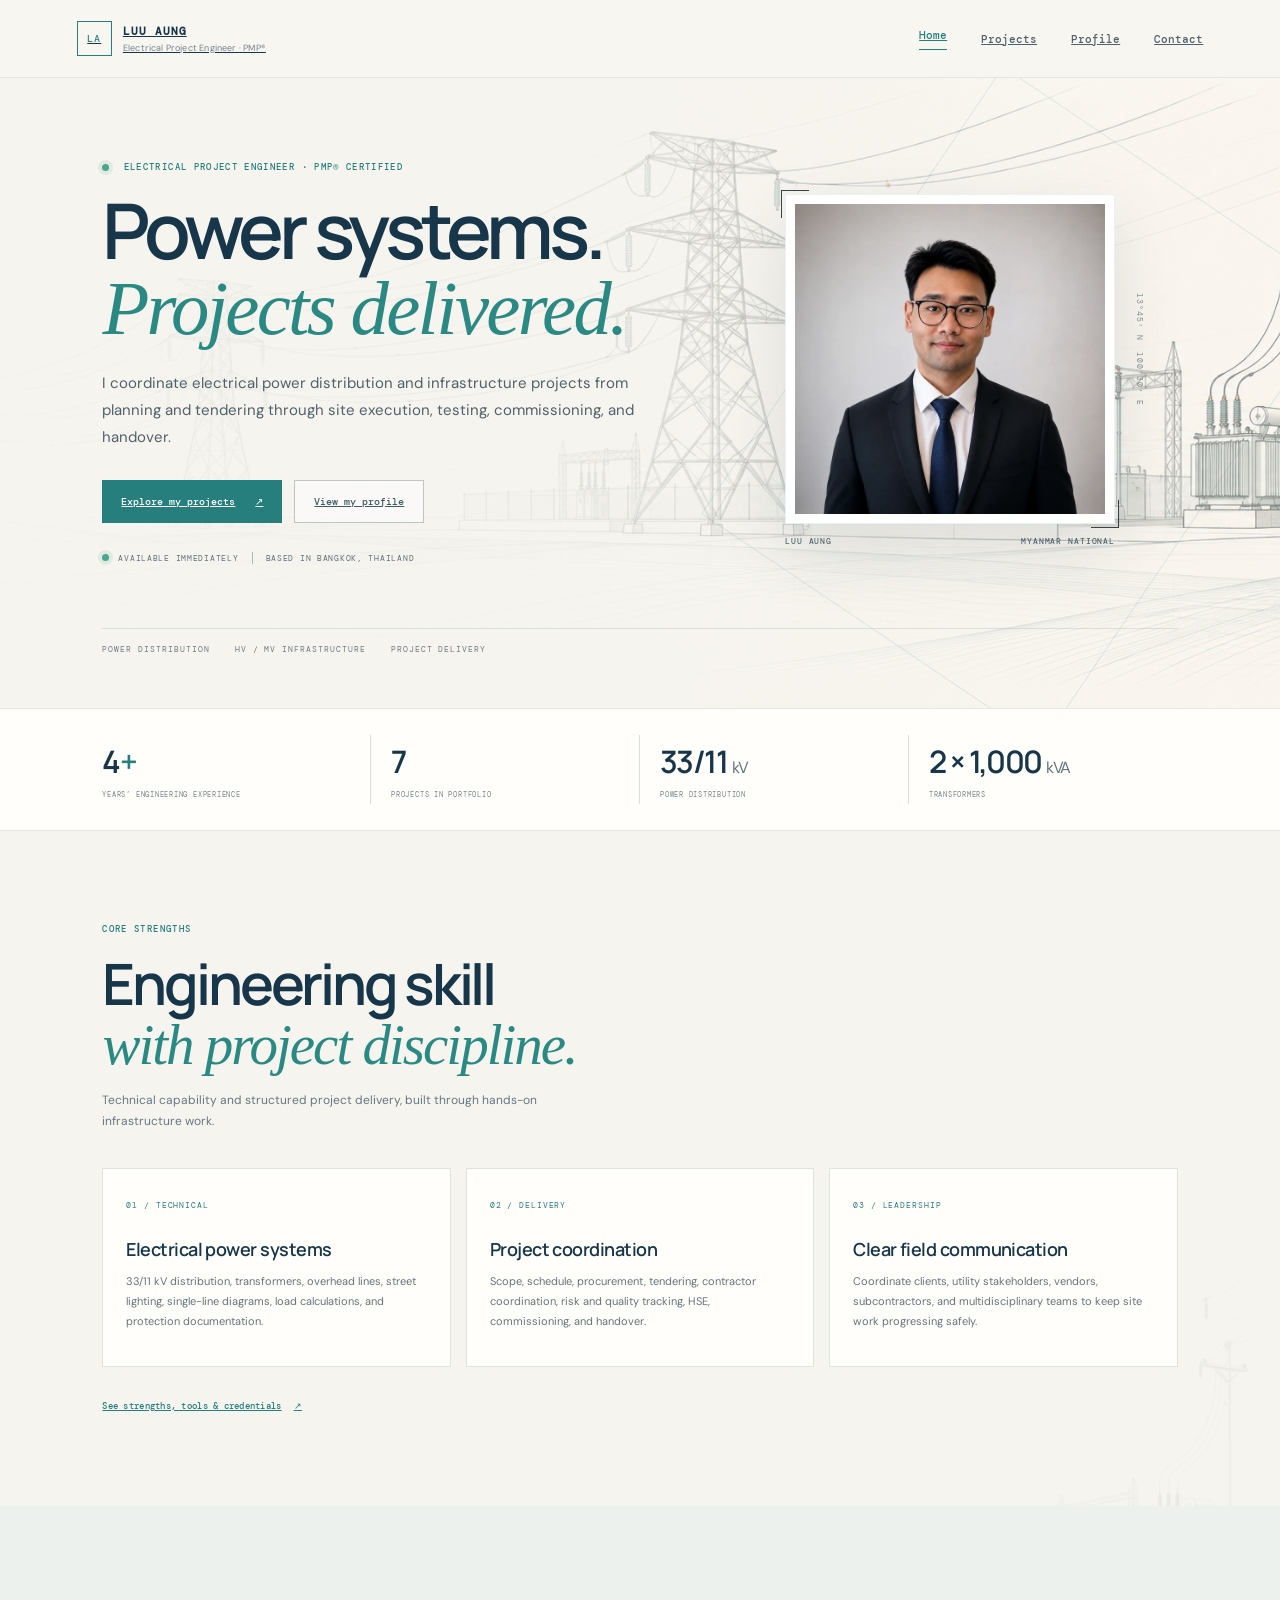
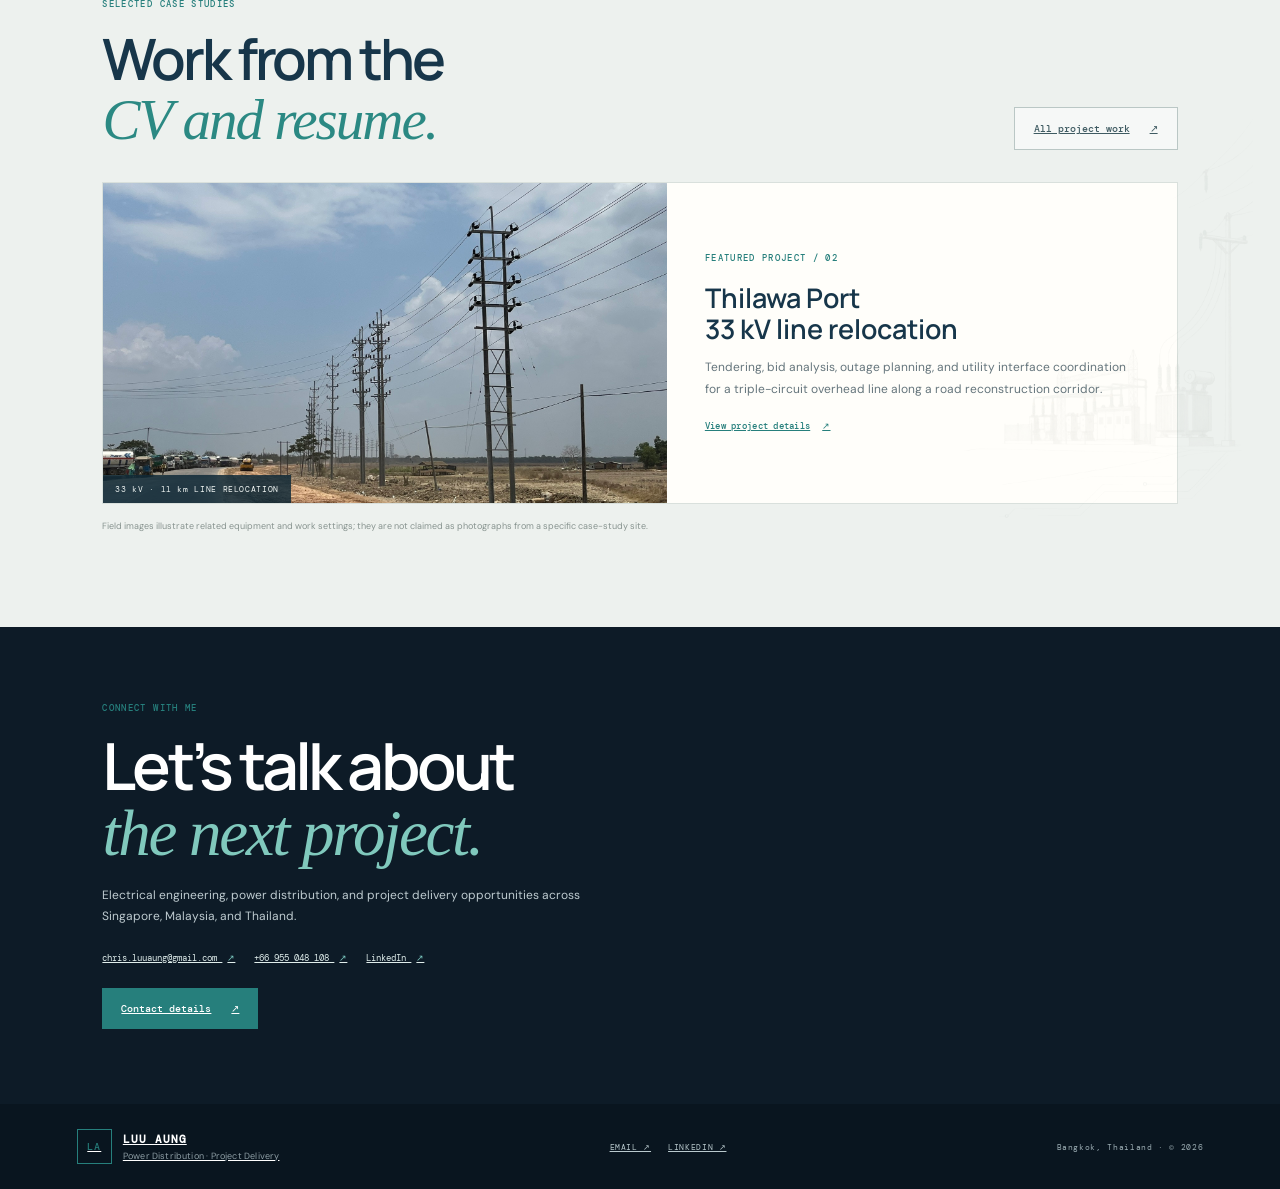
==== index.html @ 2af43e4a "Add files via upload" ====
<!doctype html><html lang="en"><head><meta charset="utf-8"><meta name="viewport" content="width=device-width,initial-scale=1"><meta name="theme-color" content="#f6f5f0"><meta name="description" content="Luu Aung, PMP-certified Electrical Project Engineer in Bangkok, focused on power distribution and project delivery."><title>Electrical Project Portfolio | Luu Aung</title><link rel="stylesheet" href="styles.css"></head><body class="page-enter"><header class="site-header"><a class="brand" href="index.html" data-page-link><span class="brand-mark">LA</span><span>LUU AUNG<small>Electrical Project Engineer · PMP®</small></span></a><button class="menu-toggle" aria-expanded="false" aria-label="Open navigation">☰</button><nav id="nav"><a href="index.html" data-page-link aria-current="page">Home</a><a href="projects.html" data-page-link >Projects</a><a href="profile.html" data-page-link >Profile</a><a href="contact.html" data-page-link >Contact</a></nav></header><main id="main"><section class="intro-hero"><div class="hero-banner" aria-hidden="true"></div><div class="hero-copy reveal"><p class="eyebrow"><span class="status-dot"></span> ELECTRICAL PROJECT ENGINEER · PMP® CERTIFIED</p><h1>Power systems.<br><em>Projects delivered.</em></h1><p class="intro-lede">I coordinate electrical power distribution and infrastructure projects from planning and tendering through site execution, testing, commissioning, and handover.</p><div class="hero-actions"><a class="button primary" href="projects.html" data-page-link>Explore my projects <span>↗</span></a><a class="button secondary" href="profile.html" data-page-link>View my profile</a></div><div class="current-status"><span class="status-dot"></span><span>AVAILABLE IMMEDIATELY</span><i></i><span>BASED IN BANGKOK, THAILAND</span></div></div><div class="portrait-wrap reveal"><div class="portrait-frame"><img src="assets/images/luu-aung-professional-photo.webp" alt="Professional portrait of Luu Aung"><div class="portrait-corner top-left"></div><div class="portrait-corner bottom-right"></div></div><div class="portrait-caption"><span>LUU AUNG</span><span>MYANMAR NATIONAL</span></div><div class="portrait-coord">13°45′ N&nbsp; 100°30′ E</div></div><div class="hero-footnote"><span>POWER DISTRIBUTION</span><span>HV / MV INFRASTRUCTURE</span><span>PROJECT DELIVERY</span></div></section>
<section class="metrics-strip"><div><strong>4<span>+</span></strong><small>YEARS’ ENGINEERING EXPERIENCE</small></div><div><strong>7</strong><small>PROJECTS IN PORTFOLIO</small></div><div><strong>33/11 <i>kV</i></strong><small>POWER DISTRIBUTION</small></div><div><strong>2 × 1,000 <i>kVA</i></strong><small>TRANSFORMERS</small></div></section>
<section class="home-strengths section-pad"><div class="section-title reveal"><p class="eyebrow">CORE STRENGTHS</p><h2>Engineering skill<br><em>with project discipline.</em></h2><p>Technical capability and structured project delivery, built through hands-on infrastructure work.</p></div><div class="strength-grid"><article class="strength-tile reveal"><span>01 / TECHNICAL</span><h3>Electrical power systems</h3><p>33/11 kV distribution, transformers, overhead lines, street lighting, single-line diagrams, load calculations, and protection documentation.</p></article><article class="strength-tile reveal"><span>02 / DELIVERY</span><h3>Project coordination</h3><p>Scope, schedule, procurement, tendering, contractor coordination, risk and quality tracking, HSE, commissioning, and handover.</p></article><article class="strength-tile reveal"><span>03 / LEADERSHIP</span><h3>Clear field communication</h3><p>Coordinate clients, utility stakeholders, vendors, subcontractors, and multidisciplinary teams to keep site work progressing safely.</p></article></div><a class="text-link" href="profile.html" data-page-link>See strengths, tools & credentials <span>↗</span></a></section>
<section class="home-projects section-pad"><div class="section-heading-row reveal"><div><p class="eyebrow">SELECTED CASE STUDIES</p><h2>Work from the<br><em>CV and resume.</em></h2></div><a class="button secondary" href="projects.html" data-page-link>All project work <span>↗</span></a></div><div class="featured-preview"><div class="featured-image"><img src="assets/images/overhead-line.jpg" alt="Overhead line corridor, contextual field reference" loading="lazy"><span>33 kV · 11 km LINE RELOCATION</span></div><div class="featured-text"><p class="eyebrow">FEATURED PROJECT / 02</p><h3>Thilawa Port<br>33 kV line relocation</h3><p>Tendering, bid analysis, outage planning, and utility interface coordination for a triple-circuit overhead line along a road reconstruction corridor.</p><a class="text-link" href="projects.html#thilawa" data-page-link>View project details <span>↗</span></a></div></div><p class="visual-note">Field images illustrate related equipment and work settings; they are not claimed as photographs from a specific case-study site.</p></section>
<section class="home-contact"><div class="home-contact-inner reveal"><p class="eyebrow">CONNECT WITH ME</p><h2>Let’s talk about<br><em>the next project.</em></h2><p>Electrical engineering, power distribution, and project delivery opportunities across Singapore, Malaysia, and Thailand.</p><div class="contact-inline"><a href="mailto:chris.luuaung@gmail.com">chris.luuaung@gmail.com <span>↗</span></a><a href="tel:+66955048108">+66 955 048 108 <span>↗</span></a><a href="https://www.linkedin.com/in/luu-a1447" target="_blank" rel="noreferrer">LinkedIn <span>↗</span></a></div><a class="button primary" href="contact.html" data-page-link>Contact details <span>↗</span></a></div></section></main><footer class="site-footer"><a class="brand" href="index.html" data-page-link><span class="brand-mark">LA</span><span>LUU AUNG<small>Power Distribution · Project Delivery</small></span></a><div class="footer-links"><a href="mailto:chris.luuaung@gmail.com">EMAIL ↗</a><a href="https://www.linkedin.com/in/luu-a1447" target="_blank" rel="noreferrer">LINKEDIN ↗</a></div><small>Bangkok, Thailand · © 2026</small></footer><div class="page-wipe" aria-hidden="true"></div><script src="script.js"></script></body></html>
---- styles.css ----
@import url('https://fonts.googleapis.com/css2?family=DM+Mono:wght@400;500&family=DM+Sans:wght@400;500;600;700&family=Manrope:wght@400;500;600;700;800&display=swap');:root{--ink:#172734;--navy:#17364a;--teal:#267f7c;--mint:#5bb9ae;--paper:#f5f4ef;--white:#fffefa;--muted:#677781;--line:#d9e0dc;--dark:#0d1b27}*{box-sizing:border-box}html{scroll-behavior:smooth}body{margin:0;background:var(--paper);color:var(--ink);font-family:'DM Sans',sans-serif}.site-header{height:78px;position:sticky;top:0;z-index:20;display:flex;align-items:center;justify-content:space-between;padding:0 6vw;background:#f7f6f1ed;backdrop-filter:blur(14px);border-bottom:1px solid #24394417}.brand{display:flex;align-items:center;gap:11px;color:var(--navy);font:700 11px 'DM Mono',monospace;letter-spacing:.09em}.brand small{display:block;margin-top:4px;color:#72818a;font:400 9px 'DM Sans',sans-serif;letter-spacing:.02em}.brand-mark{width:35px;height:35px;display:grid;place-items:center;border:1px solid var(--teal);color:var(--teal);font:500 10px 'DM Mono',monospace}.site-header nav{display:flex;align-items:center;gap:34px}.site-header nav a{font:500 11px 'DM Mono',monospace;color:#50616b;transition:color .2s,border-color .2s}.site-header nav a:hover,.site-header nav a[aria-current=page]{color:var(--teal)}.site-header nav a[aria-current=page]{border-bottom:1px solid var(--teal);padding-bottom:7px}.menu-toggle{display:none;border:1px solid #344b5b55;background:none;color:var(--navy);padding:8px 11px;font-size:16px}.eyebrow{margin:0 0 19px;color:var(--teal);font:500 9px 'DM Mono',monospace;letter-spacing:.15em}.status-dot{display:inline-block;width:7px;height:7px;border-radius:50%;background:#49a58c;box-shadow:0 0 0 4px #49a58c1f;vertical-align:middle;margin-right:8px}.intro-hero{position:relative;min-height:620px;padding:83px 8vw 54px;display:grid;grid-template-columns:1.1fr .9fr;align-items:center;gap:5vw;overflow:hidden;background:#f5f4ef}.hero-banner{position:absolute;inset:0;background:linear-gradient(90deg,#f5f4eff5 0%,#f5f4efd9 43%,#f5f4ef55 78%,#f5f4ef20 100%),url('assets/images/hero-power-systems.png') center/cover no-repeat;opacity:.72}.intro-hero:after{content:'';position:absolute;right:4vw;top:9%;width:32vw;height:42vw;border:1px solid #3d8d8b24;transform:rotate(34deg);pointer-events:none}.hero-copy,.portrait-wrap,.hero-footnote{position:relative;z-index:2}.hero-copy{max-width:700px}.hero-copy h1,.page-banner h1{margin:0 0 23px;font:600 clamp(48px,6vw,78px)/.98 Manrope,sans-serif;letter-spacing:-.065em;color:var(--navy)}h1 em,h2 em{font-family:Georgia,serif;font-weight:400;color:#2b8983;letter-spacing:-.035em}.intro-lede{max-width:570px;color:#51616a;font-size:15px;line-height:1.8}.hero-actions{display:flex;gap:12px;flex-wrap:wrap;margin:29px 0}.button{display:inline-flex;align-items:center;gap:20px;padding:14px 19px;font:500 10px 'DM Mono',monospace;transition:transform .25s,background .25s,color .25s,border .25s}.button:hover{transform:translateY(-3px)}.button.primary{background:var(--teal);color:white}.button.primary:hover{background:#175c60}.button.secondary{border:1px solid #77918f7a;color:#3f5b62;background:#fff8}.button.secondary:hover{border-color:var(--teal);color:var(--teal)}.current-status{display:flex;align-items:center;flex-wrap:wrap;gap:9px;font:400 8px 'DM Mono',monospace;letter-spacing:.09em;color:#61717a}.current-status .status-dot{margin-right:0}.current-status i{height:12px;border-left:1px solid #abb7b5;margin:0 4px}.portrait-wrap{justify-self:center;width:min(360px,88%);padding:15px 15px 0;transform:rotate(1.2deg)}.portrait-frame{position:relative;padding:9px;background:#fff;border:1px solid #9bb7b233;box-shadow:0 26px 65px #142f3c1e}.portrait-frame img{display:block;width:100%;aspect-ratio:1/1;object-fit:cover;object-position:center 25%;filter:saturate(.88)}.portrait-corner{position:absolute;width:28px;height:28px;border-color:var(--teal);opacity:.85}.top-left{top:-5px;left:-5px;border-left:1px solid;border-top:1px solid}.bottom-right{bottom:-5px;right:-5px;border-right:1px solid;border-bottom:1px solid}.portrait-caption{display:flex;justify-content:space-between;padding-top:12px;font:500 8px 'DM Mono',monospace;letter-spacing:.11em;color:#586a73}.portrait-coord{position:absolute;right:-15px;top:31%;writing-mode:vertical-rl;font:400 8px 'DM Mono',monospace;letter-spacing:.12em;color:#83918f}.hero-footnote{grid-column:1/-1;display:flex;gap:25px;border-top:1px solid #9aaca64d;padding-top:15px;color:#6d7d83;font:400 8px 'DM Mono',monospace;letter-spacing:.12em}.metrics-strip{display:grid;grid-template-columns:repeat(4,1fr);padding:26px 8vw;background:#fffefa;border-top:1px solid #e5e9e5;border-bottom:1px solid #e5e9e5}.metrics-strip>div{padding:5px 20px;border-right:1px solid var(--line)}.metrics-strip>div:first-child{padding-left:0}.metrics-strip>div:last-child{border:0}.metrics-strip strong{display:block;color:var(--navy);font:600 clamp(22px,2.8vw,31px) Manrope,sans-serif;letter-spacing:-.05em;white-space:nowrap}.metrics-strip strong span{color:var(--teal)}.metrics-strip i{font:400 .52em 'DM Sans',sans-serif;color:var(--muted)}.metrics-strip small{display:block;margin-top:8px;color:#77858b;font:400 7px 'DM Mono',monospace;letter-spacing:.11em}.section-pad{padding:92px 8vw}.section-title h2,.section-heading-row h2,.profile-copy h2,.contact-copy h2{font:600 clamp(36px,4.6vw,57px)/1.05 Manrope,sans-serif;letter-spacing:-.055em;color:var(--navy);margin:0 0 15px}.section-title>p:last-child,.section-subtitle{max-width:440px;color:var(--muted);font-size:12px;line-height:1.75}.strength-grid{display:grid;grid-template-columns:repeat(3,1fr);gap:15px;margin:36px 0 25px}.strength-tile,.case-card,.additional-card,.credential-card{background:#fffefa;border:1px solid #dce4e0;transition:transform .35s cubic-bezier(.2,.7,.2,1),box-shadow .35s,border-color .35s}.strength-tile{padding:23px}.strength-tile:hover,.case-card:hover,.additional-card:hover,.credential-card:hover{transform:translateY(-4px);box-shadow:0 17px 40px #143b4c10;border-color:#a3cbc3}.strength-tile>span,.additional-card>span,.additional-card>b,.credential-card>span{color:var(--teal);font:400 8px 'DM Mono',monospace;letter-spacing:.11em}.strength-tile h3,.case-card h3,.additional-card h3,.credential-card h3{font:600 18px Manrope,sans-serif;letter-spacing:-.03em;color:var(--navy)}.strength-tile h3{margin:24px 0 10px}.strength-tile p,.case-card>p,.additional-card p{color:#64747b;font-size:11px;line-height:1.8}.text-link,.detail-link{display:inline-flex;align-items:center;gap:12px;color:var(--teal);font:500 9px 'DM Mono',monospace;letter-spacing:.03em}.text-link{margin-top:8px}.text-link span,.detail-link span{transition:transform .2s}.text-link:hover span,.detail-link:hover span{transform:translate(3px,-3px)}.home-projects{background:#edf1ee;position:relative;overflow:hidden}.home-projects:before,.home-strengths:before,.additional-projects:before,.profile-layout:before,.credentials:before,.contact-page:before{content:'';position:absolute;inset:0;pointer-events:none;background:url('assets/images/technical-watermark.png') no-repeat right 3% center/370px auto;opacity:.35}.section-heading-row{display:flex;justify-content:space-between;align-items:end;gap:30px;margin-bottom:32px}.section-heading-row h2{margin-bottom:0}.featured-preview{display:grid;grid-template-columns:1.05fr .95fr;background:#fffefa;border:1px solid var(--line)}.featured-image{min-height:320px;position:relative;overflow:hidden}.featured-image img{width:100%;height:100%;position:absolute;object-fit:cover;transition:transform .8s}.featured-preview:hover .featured-image img{transform:scale(1.04)}.featured-image span,.case-image span{position:absolute;bottom:0;left:0;background:#102a38d9;color:#f1f6f4;padding:9px 12px;font:400 8px 'DM Mono',monospace;letter-spacing:.08em}.featured-text{padding:38px;align-self:center}.featured-text h3{font:600 27px/1.12 Manrope,sans-serif;color:var(--navy);margin:0 0 13px}.featured-text>p:not(.eyebrow){color:#65757c;font-size:12px;line-height:1.8}.visual-note,.privacy-note{color:#87938f;font-size:9px;line-height:1.7;margin:15px 0 0}.home-contact{background:var(--dark);color:white;padding:75px 8vw}.home-contact-inner{max-width:760px}.home-contact h2{font:600 clamp(40px,5.2vw,65px)/1.01 Manrope,sans-serif;letter-spacing:-.06em;margin:0 0 18px}.home-contact h2 em{color:#80c9bd}.home-contact-inner>p:not(.eyebrow){color:#becbd0;font-size:12px;line-height:1.8;max-width:500px}.contact-inline{display:flex;flex-wrap:wrap;gap:19px;margin:24px 0}.contact-inline a{color:#e0eeec;font:400 9px 'DM Mono',monospace}.contact-inline span{color:#79c6be;margin-left:5px}.page-banner{position:relative;min-height:330px;padding:80px 8vw 60px;background:#f5f4ef;overflow:hidden;display:flex;align-items:center}.banner-art{position:absolute;inset:0;background:linear-gradient(90deg,#f5f4eff4 0%,#f5f4efbd 50%,#f5f4ef42 100%),url('assets/images/hero-power-systems.png') right center/cover no-repeat;opacity:.74}.page-banner-copy{position:relative;z-index:1;max-width:680px}.page-banner h1{font-size:clamp(43px,5.3vw,65px);margin-bottom:15px}.page-banner-copy>p:last-child{color:#63737a;font-size:12px;line-height:1.7;max-width:500px}.projects-page,.additional-projects,.profile-layout,.credentials,.contact-page{position:relative;isolation:isolate;overflow:hidden}.case-grid{display:grid;grid-template-columns:1fr 1fr;gap:16px}.case-card{position:relative;padding:20px}.case-meta{display:flex;justify-content:space-between;color:#78878b;font:400 8px 'DM Mono',monospace;letter-spacing:.1em}.case-image{position:relative;height:190px;margin:18px 0 14px;overflow:hidden;background:#e3e8e5}.case-image img{width:100%;height:100%;object-fit:cover;filter:saturate(.82);transition:transform .8s,filter .5s}.case-card:hover .case-image img{transform:scale(1.045);filter:saturate(1.04)}.case-data{display:flex;gap:17px;flex-wrap:wrap;color:#287d7c;font:500 8px 'DM Mono',monospace;letter-spacing:.04em}.case-card h3{font-size:21px;margin:12px 0 7px}.case-card>p{min-height:45px}.detail-link{padding:8px 0;border:0;background:none;cursor:pointer}.tiny-legend{font:400 8px 'DM Mono',monospace;color:#63737a;letter-spacing:.06em}.additional-projects{background:#edf1ee}.additional-grid{display:grid;grid-template-columns:repeat(3,1fr);gap:14px}.additional-card{padding:24px}.additional-card h3{margin:20px 0 10px}.additional-card p{min-height:105px}.additional-card b{display:block}.profile-layout{display:grid;grid-template-columns:1fr 1fr;gap:7vw}.profile-copy,.skills-stack{position:relative;z-index:1}.profile-copy>p:not(.eyebrow){color:#596b73;font-size:12px;line-height:1.95}.profile-facts{display:grid;grid-template-columns:1fr 1fr;gap:0 20px;margin-top:26px;border-top:1px solid var(--line)}.profile-facts div{padding:13px 0;border-bottom:1px solid var(--line)}.profile-facts small{display:block;margin-bottom:5px;color:#76858a;font:400 8px 'DM Mono',monospace;letter-spacing:.1em}.profile-facts b{font:600 11px Manrope,sans-serif;color:var(--navy)}.skill-panel{padding:20px 0;border-top:1px solid #cfd9d6}.skill-panel>span{color:var(--teal);font:400 8px 'DM Mono',monospace;letter-spacing:.1em}.skill-panel h3{font:600 19px Manrope,sans-serif;margin:10px 0}.skill-panel p{font-size:11px;line-height:1.8;color:#5f7078}.credentials{background:#edf1ee}.credential-grid{display:grid;grid-template-columns:1fr 1fr;gap:13px}.credential-card{padding:23px}.credential-card h3{margin:14px 0 7px}.credential-card p{color:#718087;font-size:10px;margin:0}.contact-page{display:grid;grid-template-columns:.8fr 1.2fr;gap:7vw}.contact-copy,.contact-cards{position:relative;z-index:1}.contact-copy>p:not(.eyebrow){max-width:340px;font-size:12px;line-height:1.8;color:#65747a}.contact-cards{display:grid;grid-template-columns:1fr 1fr;gap:10px}.contact-card{position:relative;min-height:94px;padding:18px;background:#fffefa;border:1px solid #dce4e0;transition:transform .25s,border-color .25s}.contact-card:hover{transform:translateY(-3px);border-color:#8dbcb6}.contact-card span{display:block;color:#78908d;font:400 8px 'DM Mono',monospace;letter-spacing:.11em;margin-bottom:12px}.contact-card b{font:600 11px Manrope,sans-serif;color:var(--navy);overflow-wrap:anywhere}.contact-card i{position:absolute;right:17px;bottom:16px;color:var(--teal);font-style:normal}.contact-footer-cta{background:#0e1e2b;color:#fff;text-align:center;padding:51px 5vw}.contact-footer-cta h2{font:600 30px Manrope,sans-serif;margin:0 0 9px}.contact-footer-cta p:last-child{color:#aabac1;font-size:10px}.site-footer{display:flex;align-items:center;justify-content:space-between;gap:20px;padding:25px 6vw;background:#09151f;color:#9cadb3}.site-footer .brand{color:#fff}.site-footer .brand small{color:#8e9ea5}.footer-links{display:flex;gap:17px}.footer-links a,.site-footer>small{font:400 8px 'DM Mono',monospace;letter-spacing:.08em}.footer-links a{color:#b9c9cd}.page-wipe{position:fixed;z-index:100;inset:0;background:#122b3b;transform:scaleY(0);transform-origin:bottom;pointer-events:none}.page-wipe.active{animation:wipe .48s cubic-bezier(.7,0,.2,1) forwards}.page-enter{animation:pageIn .55s ease both}.reveal{opacity:0;transform:translateY(18px);transition:opacity .7s ease,transform .7s cubic-bezier(.2,.7,.2,1)}.reveal.visible{opacity:1;transform:none}dialog{width:min(600px,calc(100% - 30px));max-height:85vh;overflow:auto;border:1px solid #b9ceca;background:#fbfaf6;padding:38px;color:var(--ink);box-shadow:0 28px 100px #07141c70}dialog::backdrop{background:#0b1928aa;backdrop-filter:blur(4px)}dialog h2{font:600 30px Manrope,sans-serif;color:var(--navy);margin:0 0 15px}dialog p,dialog li{font-size:12px;line-height:1.8;color:#586971}.dialog-close{position:absolute;right:18px;top:15px;border:0;background:none;font-size:25px;color:#527078;cursor:pointer}.dialog-outcome{padding-top:14px;border-top:1px solid var(--line);color:var(--teal)!important;font:500 9px 'DM Mono',monospace;letter-spacing:.07em}@keyframes wipe{0%{transform:scaleY(0);transform-origin:bottom}45%{transform:scaleY(1);transform-origin:bottom}55%{transform:scaleY(1);transform-origin:top}100%{transform:scaleY(0);transform-origin:top}}@keyframes pageIn{from{opacity:.5;transform:translateY(7px)}to{opacity:1;transform:none}}@media(max-width:850px){.intro-hero{padding-left:6vw;padding-right:6vw;grid-template-columns:1.1fr .9fr}.metrics-strip{padding-left:6vw;padding-right:6vw}.section-pad{padding-left:6vw;padding-right:6vw}.portrait-wrap{width:min(310px,95%)}.case-image{height:165px}.profile-layout,.contact-page{gap:4vw}.site-header nav{gap:22px}}@media(max-width:620px){.site-header{height:68px;padding:0 5vw}.menu-toggle{display:block}.site-header nav{display:none;position:absolute;top:67px;left:0;right:0;padding:20px 7vw;background:#f8f7f2;box-shadow:0 16px 25px #182c321a;flex-direction:column;align-items:stretch;gap:17px}.site-header nav.open{display:flex}.site-header nav a[aria-current=page]{border-bottom:0}.intro-hero{grid-template-columns:1fr;gap:30px;padding:65px 7vw 34px}.hero-copy h1{font-size:50px}.intro-lede{font-size:13px}.portrait-wrap{width:min(260px,75%);justify-self:end;margin:0 20px 0 0}.portrait-coord{right:-24px}.hero-footnote{gap:11px;flex-wrap:wrap;font-size:7px}.metrics-strip{grid-template-columns:1fr 1fr;row-gap:18px;padding:22px 7vw}.metrics-strip>div{padding:0 10px;border:0}.metrics-strip>div:nth-child(odd){padding-left:0}.metrics-strip strong{font-size:24px}.section-pad{padding:65px 7vw}.strength-grid,.case-grid,.additional-grid,.credential-grid{grid-template-columns:1fr}.section-heading-row{align-items:flex-start;flex-direction:column;gap:15px}.featured-preview{grid-template-columns:1fr}.featured-image{min-height:230px}.featured-text{padding:25px}.page-banner{min-height:280px;padding:62px 7vw}.page-banner h1{font-size:45px}.case-image{height:205px}.case-card>p{min-height:0}.additional-card p{min-height:0}.profile-layout,.contact-page{grid-template-columns:1fr;gap:30px}.contact-cards{grid-template-columns:1fr}.profile-facts{grid-template-columns:1fr 1fr}.site-footer{padding:23px 7vw;flex-wrap:wrap}.site-footer>small{margin-left:auto}.footer-links{order:3;width:100%}.home-contact{padding:65px 7vw}.contact-inline{flex-direction:column;gap:12px}dialog{padding:30px 22px}.visual-note{max-width:100%}}@media(prefers-reduced-motion:reduce){html{scroll-behavior:auto}*,*::before,*::after{animation-duration:.01ms!important;animation-iteration-count:1!important;transition-duration:.01ms!important}.reveal{opacity:1;transform:none}}
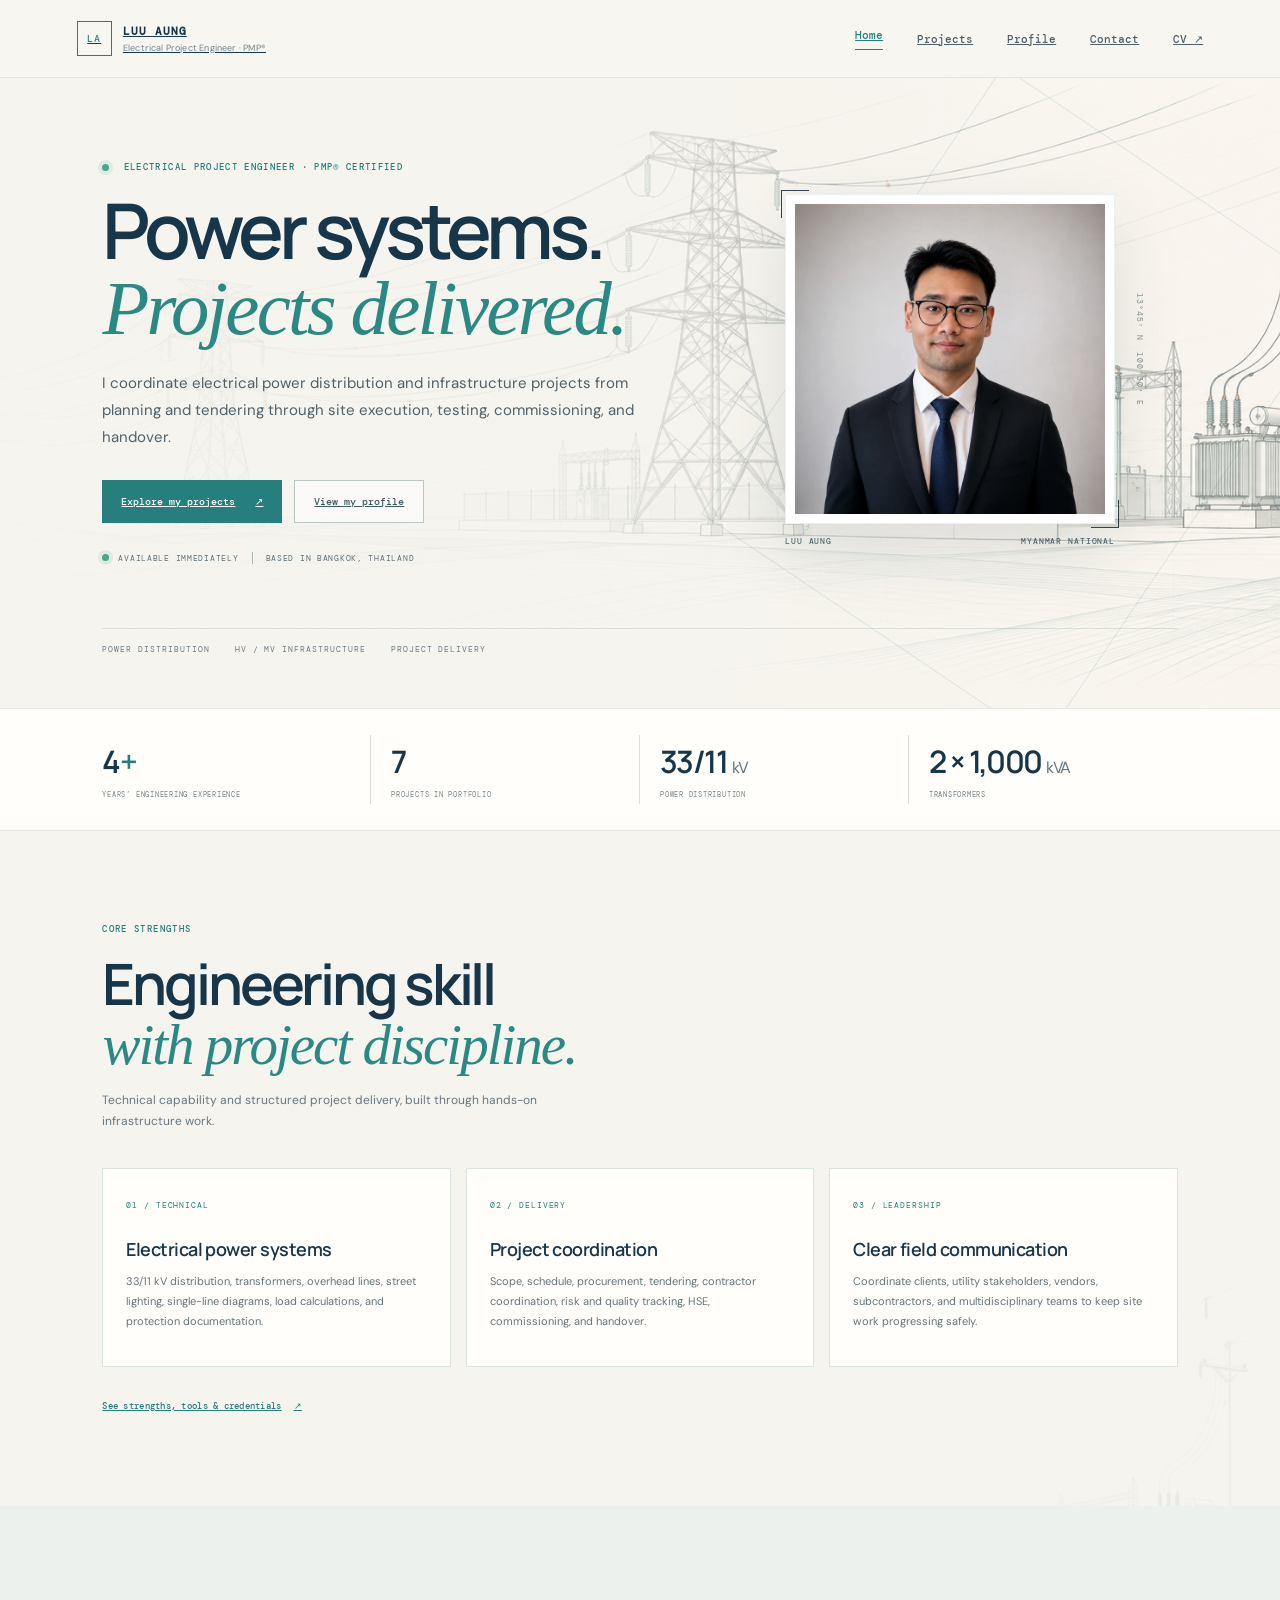
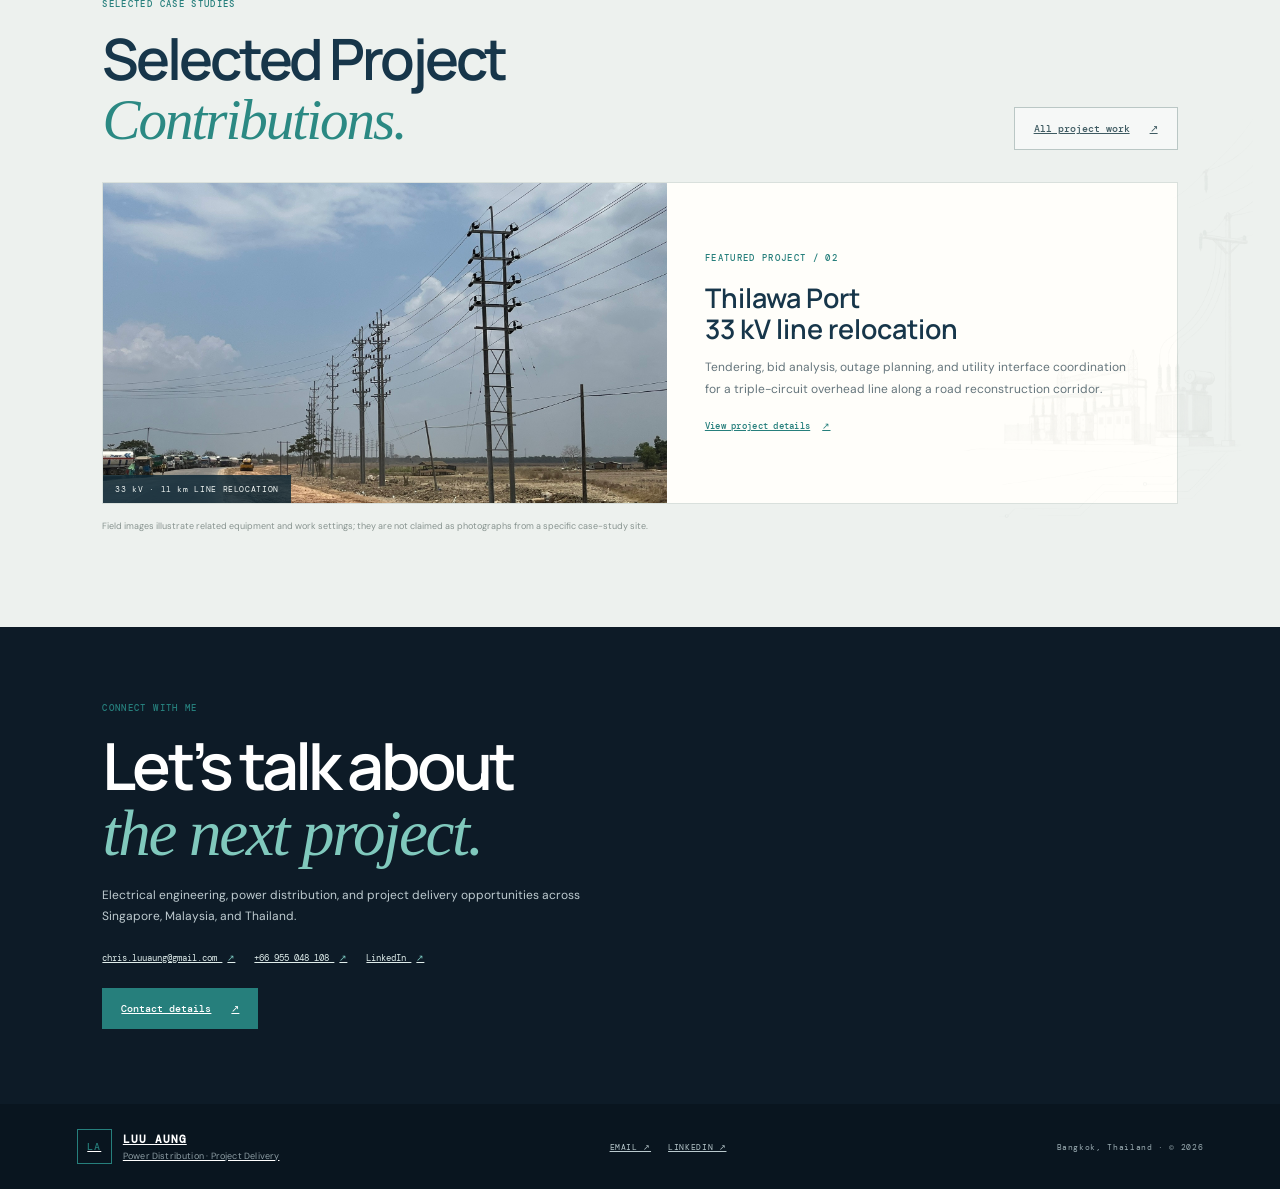
==== commit bf26531a: "Add files via upload" ====
--- a/index.html
+++ b/index.html
@@ -1,5 +1,5 @@
-<!doctype html><html lang="en"><head><meta charset="utf-8"><meta name="viewport" content="width=device-width,initial-scale=1"><meta name="theme-color" content="#f6f5f0"><meta name="description" content="Luu Aung, PMP-certified Electrical Project Engineer in Bangkok, focused on power distribution and project delivery."><title>Electrical Project Portfolio | Luu Aung</title><link rel="stylesheet" href="styles.css"></head><body class="page-enter"><header class="site-header"><a class="brand" href="index.html" data-page-link><span class="brand-mark">LA</span><span>LUU AUNG<small>Electrical Project Engineer · PMP®</small></span></a><button class="menu-toggle" aria-expanded="false" aria-label="Open navigation">☰</button><nav id="nav"><a href="index.html" data-page-link aria-current="page">Home</a><a href="projects.html" data-page-link >Projects</a><a href="profile.html" data-page-link >Profile</a><a href="contact.html" data-page-link >Contact</a></nav></header><main id="main"><section class="intro-hero"><div class="hero-banner" aria-hidden="true"></div><div class="hero-copy reveal"><p class="eyebrow"><span class="status-dot"></span> ELECTRICAL PROJECT ENGINEER · PMP® CERTIFIED</p><h1>Power systems.<br><em>Projects delivered.</em></h1><p class="intro-lede">I coordinate electrical power distribution and infrastructure projects from planning and tendering through site execution, testing, commissioning, and handover.</p><div class="hero-actions"><a class="button primary" href="projects.html" data-page-link>Explore my projects <span>↗</span></a><a class="button secondary" href="profile.html" data-page-link>View my profile</a></div><div class="current-status"><span class="status-dot"></span><span>AVAILABLE IMMEDIATELY</span><i></i><span>BASED IN BANGKOK, THAILAND</span></div></div><div class="portrait-wrap reveal"><div class="portrait-frame"><img src="assets/images/luu-aung-professional-photo.webp" alt="Professional portrait of Luu Aung"><div class="portrait-corner top-left"></div><div class="portrait-corner bottom-right"></div></div><div class="portrait-caption"><span>LUU AUNG</span><span>MYANMAR NATIONAL</span></div><div class="portrait-coord">13°45′ N&nbsp; 100°30′ E</div></div><div class="hero-footnote"><span>POWER DISTRIBUTION</span><span>HV / MV INFRASTRUCTURE</span><span>PROJECT DELIVERY</span></div></section>
+<!doctype html><html lang="en"><head><meta charset="utf-8"><meta name="viewport" content="width=device-width,initial-scale=1"><meta name="theme-color" content="#f6f5f0"><meta name="description" content="Luu Aung, PMP-certified Electrical Project Engineer in Bangkok, focused on power distribution and project delivery."><title>Electrical Project Portfolio | Luu Aung</title><link rel="stylesheet" href="styles.css"></head><body class="page-enter"><header class="site-header"><a class="brand" href="index.html" data-page-link><span class="brand-mark">LA</span><span>LUU AUNG<small>Electrical Project Engineer · PMP®</small></span></a><button class="menu-toggle" aria-expanded="false" aria-label="Open navigation">☰</button><nav id="nav"><a href="index.html" data-page-link aria-current="page">Home</a><a href="projects.html" data-page-link >Projects</a><a href="profile.html" data-page-link >Profile</a><a href="contact.html" data-page-link >Contact</a><a href="assets/documents/Luu_Aung_CV_Electrical_Project_Engineer_2026.pdf" target="_blank" rel="noreferrer">CV ↗</a></nav></header><main id="main"><section class="intro-hero"><div class="hero-banner" aria-hidden="true"></div><div class="hero-copy reveal"><p class="eyebrow"><span class="status-dot"></span> ELECTRICAL PROJECT ENGINEER · PMP® CERTIFIED</p><h1>Power systems.<br><em>Projects delivered.</em></h1><p class="intro-lede">I coordinate electrical power distribution and infrastructure projects from planning and tendering through site execution, testing, commissioning, and handover.</p><div class="hero-actions"><a class="button primary" href="projects.html" data-page-link>Explore my projects <span>↗</span></a><a class="button secondary" href="profile.html" data-page-link>View my profile</a></div><div class="current-status"><span class="status-dot"></span><span>AVAILABLE IMMEDIATELY</span><i></i><span>BASED IN BANGKOK, THAILAND</span></div></div><div class="portrait-wrap reveal"><div class="portrait-frame"><img src="assets/images/luu-aung-professional-photo.webp" alt="Professional portrait of Luu Aung"><div class="portrait-corner top-left"></div><div class="portrait-corner bottom-right"></div></div><div class="portrait-caption"><span>LUU AUNG</span><span>MYANMAR NATIONAL</span></div><div class="portrait-coord">13°45′ N&nbsp; 100°30′ E</div></div><div class="hero-footnote"><span>POWER DISTRIBUTION</span><span>HV / MV INFRASTRUCTURE</span><span>PROJECT DELIVERY</span></div></section>
 <section class="metrics-strip"><div><strong>4<span>+</span></strong><small>YEARS’ ENGINEERING EXPERIENCE</small></div><div><strong>7</strong><small>PROJECTS IN PORTFOLIO</small></div><div><strong>33/11 <i>kV</i></strong><small>POWER DISTRIBUTION</small></div><div><strong>2 × 1,000 <i>kVA</i></strong><small>TRANSFORMERS</small></div></section>
 <section class="home-strengths section-pad"><div class="section-title reveal"><p class="eyebrow">CORE STRENGTHS</p><h2>Engineering skill<br><em>with project discipline.</em></h2><p>Technical capability and structured project delivery, built through hands-on infrastructure work.</p></div><div class="strength-grid"><article class="strength-tile reveal"><span>01 / TECHNICAL</span><h3>Electrical power systems</h3><p>33/11 kV distribution, transformers, overhead lines, street lighting, single-line diagrams, load calculations, and protection documentation.</p></article><article class="strength-tile reveal"><span>02 / DELIVERY</span><h3>Project coordination</h3><p>Scope, schedule, procurement, tendering, contractor coordination, risk and quality tracking, HSE, commissioning, and handover.</p></article><article class="strength-tile reveal"><span>03 / LEADERSHIP</span><h3>Clear field communication</h3><p>Coordinate clients, utility stakeholders, vendors, subcontractors, and multidisciplinary teams to keep site work progressing safely.</p></article></div><a class="text-link" href="profile.html" data-page-link>See strengths, tools & credentials <span>↗</span></a></section>
-<section class="home-projects section-pad"><div class="section-heading-row reveal"><div><p class="eyebrow">SELECTED CASE STUDIES</p><h2>Work from the<br><em>CV and resume.</em></h2></div><a class="button secondary" href="projects.html" data-page-link>All project work <span>↗</span></a></div><div class="featured-preview"><div class="featured-image"><img src="assets/images/overhead-line.jpg" alt="Overhead line corridor, contextual field reference" loading="lazy"><span>33 kV · 11 km LINE RELOCATION</span></div><div class="featured-text"><p class="eyebrow">FEATURED PROJECT / 02</p><h3>Thilawa Port<br>33 kV line relocation</h3><p>Tendering, bid analysis, outage planning, and utility interface coordination for a triple-circuit overhead line along a road reconstruction corridor.</p><a class="text-link" href="projects.html#thilawa" data-page-link>View project details <span>↗</span></a></div></div><p class="visual-note">Field images illustrate related equipment and work settings; they are not claimed as photographs from a specific case-study site.</p></section>
+<section class="home-projects section-pad"><div class="section-heading-row reveal"><div><p class="eyebrow">SELECTED CASE STUDIES</p><h2>Selected Project<br><em>Contributions.</em></h2></div><a class="button secondary" href="projects.html" data-page-link>All project work <span>↗</span></a></div><div class="featured-preview"><div class="featured-image"><img src="assets/images/overhead-line.jpg" alt="Overhead line corridor, contextual field reference" loading="lazy"><span>33 kV · 11 km LINE RELOCATION</span></div><div class="featured-text"><p class="eyebrow">FEATURED PROJECT / 02</p><h3>Thilawa Port<br>33 kV line relocation</h3><p>Tendering, bid analysis, outage planning, and utility interface coordination for a triple-circuit overhead line along a road reconstruction corridor.</p><a class="text-link" href="projects.html#thilawa" data-page-link>View project details <span>↗</span></a></div></div><p class="visual-note">Field images illustrate related equipment and work settings; they are not claimed as photographs from a specific case-study site.</p></section>
 <section class="home-contact"><div class="home-contact-inner reveal"><p class="eyebrow">CONNECT WITH ME</p><h2>Let’s talk about<br><em>the next project.</em></h2><p>Electrical engineering, power distribution, and project delivery opportunities across Singapore, Malaysia, and Thailand.</p><div class="contact-inline"><a href="mailto:chris.luuaung@gmail.com">chris.luuaung@gmail.com <span>↗</span></a><a href="tel:+66955048108">+66 955 048 108 <span>↗</span></a><a href="https://www.linkedin.com/in/luu-a1447" target="_blank" rel="noreferrer">LinkedIn <span>↗</span></a></div><a class="button primary" href="contact.html" data-page-link>Contact details <span>↗</span></a></div></section></main><footer class="site-footer"><a class="brand" href="index.html" data-page-link><span class="brand-mark">LA</span><span>LUU AUNG<small>Power Distribution · Project Delivery</small></span></a><div class="footer-links"><a href="mailto:chris.luuaung@gmail.com">EMAIL ↗</a><a href="https://www.linkedin.com/in/luu-a1447" target="_blank" rel="noreferrer">LINKEDIN ↗</a></div><small>Bangkok, Thailand · © 2026</small></footer><div class="page-wipe" aria-hidden="true"></div><script src="script.js"></script></body></html>
